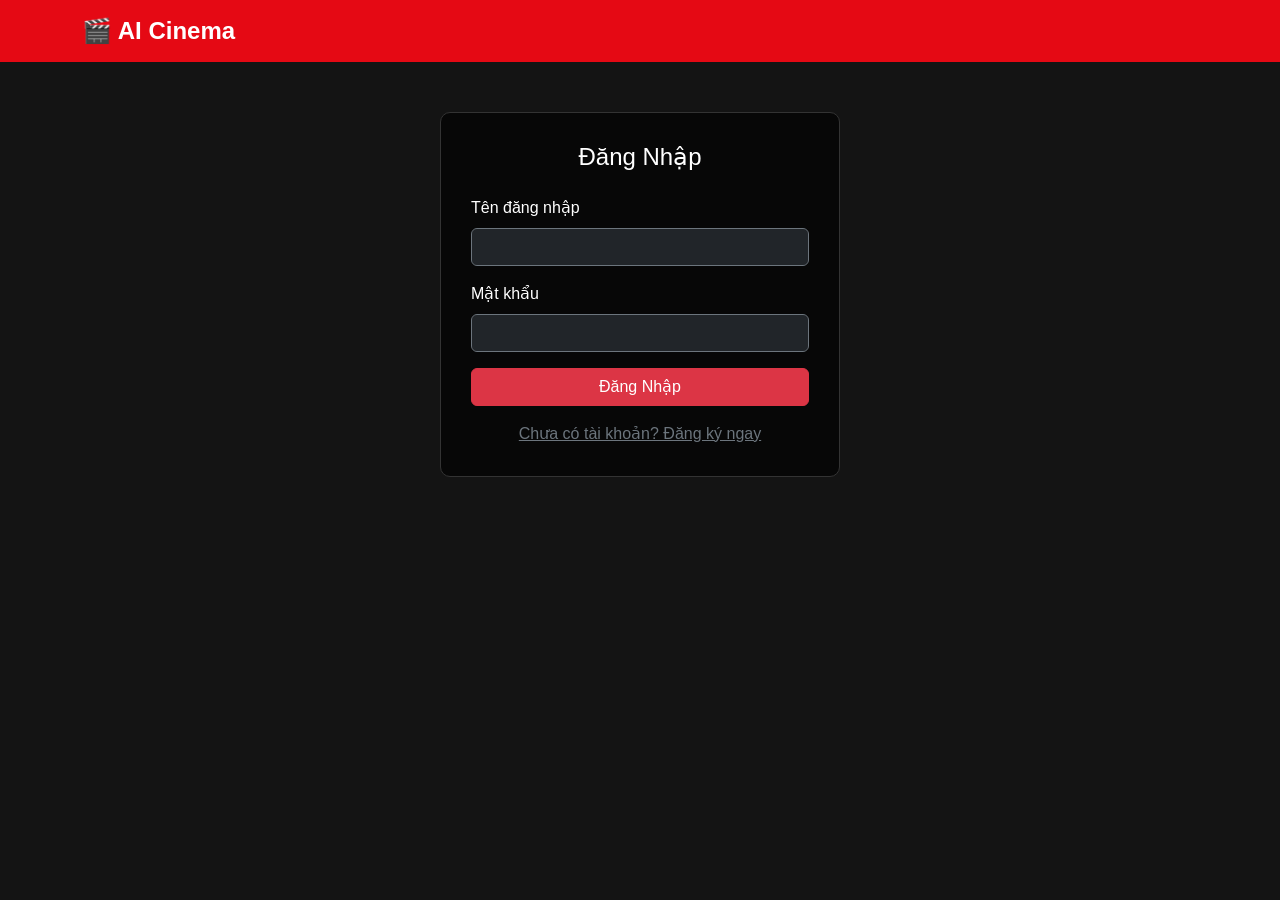
==== frontend/index.html @ 3b4fbef2 "docs: add async refactor design spec and implementation plan" ====
<!DOCTYPE html>
<html lang="vi">
<head>
    <meta charset="UTF-8">
    <meta name="viewport" content="width=device-width, initial-scale=1.0">
    <title>AI Cinema - Xem phim thông minh</title>
    <link href="https://cdn.jsdelivr.net/npm/bootstrap@5.3.0/dist/css/bootstrap.min.css" rel="stylesheet">
    <style>
        body { background-color: #141414; color: white; font-family: 'Segoe UI', Tahoma, Geneva, Verdana, sans-serif; }
        .navbar { background-color: #e50914; }
        .navbar-brand { font-weight: bold; font-size: 1.5rem; color: white !important; }
        .auth-container { background-color: #000000a0; padding: 30px; border-radius: 10px; max-width: 400px; margin: 50px auto; border: 1px solid #333; }
        .movie-card { background-color: #2f2f2f; border-radius: 8px; padding: 15px; height: 100%; transition: transform 0.2s; }
        .movie-card:hover { transform: scale(1.05); border: 1px solid #e50914; }
        .movie-title { font-size: 1.1rem; font-weight: bold; color: #fff; margin-bottom: 10px;}
        .movie-genres { font-size: 0.85rem; color: #aaa; margin-bottom: 10px;}
        .rating-badge { background-color: #f5c518; color: black; font-weight: bold; padding: 3px 8px; border-radius: 4px; font-size: 0.9rem;}
        .hidden { display: none !important; }
    </style>
</head>
<body>

    <nav class="navbar navbar-expand-lg">
        <div class="container">
            <a class="navbar-brand" href="#">🎬 AI Cinema</a>
            <div class="d-flex hidden" id="userMenu">
                <span class="navbar-text text-white me-3" id="welcomeText">Xin chào!</span>
                <button class="btn btn-dark btn-sm" onclick="logout()">Đăng xuất</button>
            </div>
        </div>
    </nav>

    <div class="container mt-4">
        <div id="authSection" class="auth-container">
            <h4 class="text-center mb-4" id="authTitle">Đăng Nhập</h4>
            <div id="authAlert" class="alert alert-danger hidden" role="alert"></div>

            <form id="authForm">
                <div class="mb-3">
                    <label class="form-label">Tên đăng nhập</label>
                    <input type="text" class="form-control bg-dark text-white border-secondary" id="usernameInput" required>
                </div>
                <div class="mb-3">
                    <label class="form-label">Mật khẩu</label>
                    <input type="password" class="form-control bg-dark text-white border-secondary" id="passwordInput" required>
                </div>
                <button type="submit" class="btn btn-danger w-100" id="authBtn">Đăng Nhập</button>
            </form>

            <div class="text-center mt-3">
                <a href="#" class="text-secondary" id="toggleAuthMode">Chưa có tài khoản? Đăng ký ngay</a>
            </div>
        </div>

        <div id="mainSection" class="hidden">
            <div id="statusMessage" class="alert alert-info" role="alert">⏳ Đang nhờ AI phân tích dữ liệu...</div>

            <h3 class="mt-4 mb-3 border-start border-danger border-4 ps-2" id="recTitle">Phim Dành Riêng Cho Bạn</h3>
            <div class="row" id="recommendationList"></div>
        </div>
    </div>

    <script>
        const API_URL = "http://127.0.0.1:8000/api";
        let isLoginMode = true;

        // Các thành phần giao diện
        const authSection = document.getElementById('authSection');
        const mainSection = document.getElementById('mainSection');
        const userMenu = document.getElementById('userMenu');
        const authForm = document.getElementById('authForm');

        // Kiểm tra xem đã đăng nhập chưa khi vừa mở web
        window.onload = () => {
            const token = localStorage.getItem("token");
            if (token) {
                showMainScreen();
                fetchRecommendations(token);
            }
        };

        // Chuyển đổi giữa Đăng nhập và Đăng ký
        document.getElementById('toggleAuthMode').addEventListener('click', (e) => {
            e.preventDefault();
            isLoginMode = !isLoginMode;
            document.getElementById('authTitle').innerText = isLoginMode ? "Đăng Nhập" : "Đăng Ký";
            document.getElementById('authBtn').innerText = isLoginMode ? "Đăng Nhập" : "Tạo Tài Khoản";
            e.target.innerText = isLoginMode ? "Chưa có tài khoản? Đăng ký ngay" : "Đã có tài khoản? Đăng nhập";
            document.getElementById('authAlert').classList.add('hidden');
        });

        // Xử lý khi bấm nút Submit form
        authForm.addEventListener('submit', async (e) => {
            e.preventDefault();
            const username = document.getElementById('usernameInput').value;
            const password = document.getElementById('passwordInput').value;
            const endpoint = isLoginMode ? "/auth/login" : "/auth/register";

            try {
                const response = await fetch(API_URL + endpoint, {
                    method: 'POST',
                    headers: { 'Content-Type': 'application/json' },
                    body: JSON.stringify({ username, password })
                });

                const data = await response.json();

                if (!response.ok) {
                    showAlert(data.detail || "Có lỗi xảy ra, vui lòng thử lại!");
                    return;
                }

                if (isLoginMode) {
                    // Đăng nhập thành công -> Lưu Token và load phim
                    localStorage.setItem("token", data.access_token);
                    localStorage.setItem("username", username);
                    showMainScreen();
                    fetchRecommendations(data.access_token);
                } else {
                    // Đăng ký thành công -> Bắt đăng nhập lại
                    showAlert("Đăng ký thành công! Vui lòng đăng nhập.", "success");
                    document.getElementById('toggleAuthMode').click(); // Chuyển về form Login
                }
            } catch (error) {
                showAlert("Không thể kết nối đến Máy chủ Backend!");
            }
        });

        // Hàm gọi API Gợi ý AI (Đính kèm Token)
        async function fetchRecommendations(token) {
            try {
                // QUAN TRỌNG: Gắn chữ Bearer và Token vào Header
                const response = await fetch(API_URL + "/recommend", {
                    method: 'GET',
                    headers: { 'Authorization': 'Bearer ' + token }
                });

                if (response.status === 401) {
                    logout(); // Token hết hạn thì tự động đăng xuất
                    return;
                }

                const data = await response.json();
                renderMovies(data);

            } catch (error) {
                document.getElementById('statusMessage').innerText = "❌ Lỗi tải dữ liệu AI!";
                document.getElementById('statusMessage').className = "alert alert-danger";
            }
        }

        // Vẽ danh sách phim ra màn hình
        function renderMovies(data) {
            const statusDiv = document.getElementById('statusMessage');
            const recTitle = document.getElementById('recTitle');
            const recList = document.getElementById('recommendationList');

            if (data.is_new_user) {
                statusDiv.innerText = "👋 Xin chào người dùng mới! Hãy xem các phim thịnh hành dưới đây.";
                statusDiv.className = "alert alert-warning";
                recTitle.innerText = "🔥 Top 5 Phim Thịnh Hành Nhất";
            } else {
                statusDiv.innerText = "✅ Phân tích thành công sở thích của bạn!";
                statusDiv.className = "alert alert-success";
                recTitle.innerText = "✨ Phim AI Dự Đoán Bạn Sẽ Thích";
            }

            let html = '';
            data.recommendations.forEach(movie => {
                html += `
                    <div class="col-md-2 col-sm-4 mb-4">
                        <div class="movie-card">
                            <div class="movie-title">${movie.title}</div>
                            <div class="movie-genres">${movie.genres.replace(/\|/g, ', ')}</div>
                            <span class="rating-badge">⭐ ${movie.predicted_rating}</span>
                        </div>
                    </div>
                `;
            });
            recList.innerHTML = html;
        }

        // Hàm hỗ trợ giao diện
        function showMainScreen() {
            authSection.classList.add('hidden');
            mainSection.classList.remove('hidden');
            userMenu.classList.remove('hidden');
            document.getElementById('welcomeText').innerText = "Xin chào, " + localStorage.getItem("username");
        }

        function showAlert(message, type="danger") {
            const alert = document.getElementById('authAlert');
            alert.innerText = message;
            alert.className = `alert alert-${type}`;
            alert.classList.remove('hidden');
        }

        function logout() {
            localStorage.removeItem("token");
            localStorage.removeItem("username");
            location.reload(); // Tải lại trang web
        }
    </script>
</body>
</html>
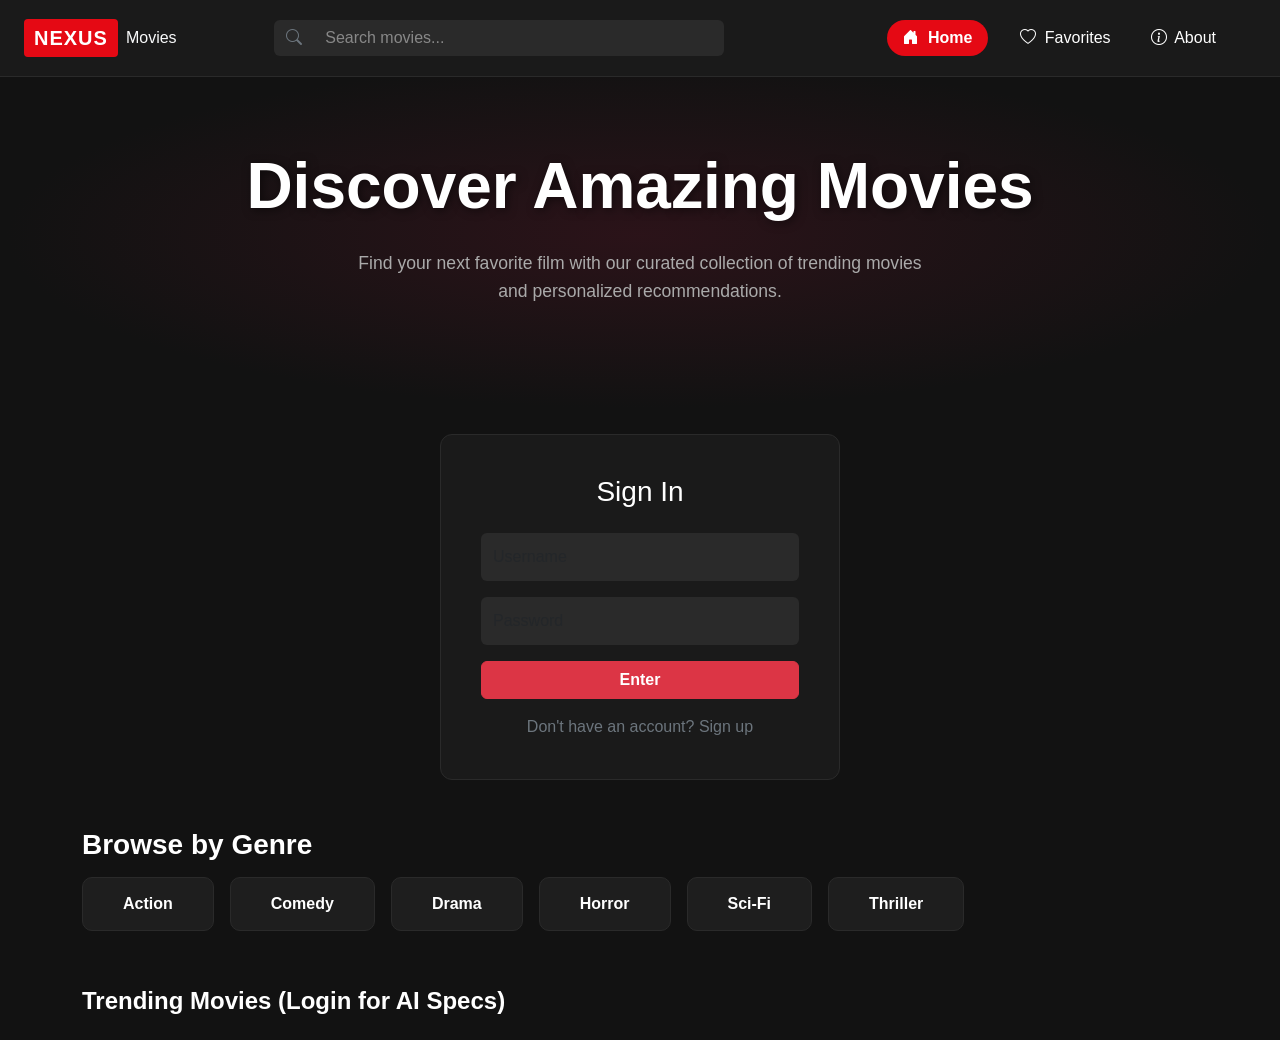
==== commit d114441d: "update funtion login, recommender" ====
--- a/frontend/index.html
+++ b/frontend/index.html
@@ -3,203 +3,135 @@
 <head>
     <meta charset="UTF-8">
     <meta name="viewport" content="width=device-width, initial-scale=1.0">
-    <title>AI Cinema - Xem phim thông minh</title>
+    <title>NEXUS Movies - Discover Amazing Films</title>
+    <!-- Bootstrap CSS & Icons -->
     <link href="https://cdn.jsdelivr.net/npm/bootstrap@5.3.0/dist/css/bootstrap.min.css" rel="stylesheet">
-    <style>
-        body { background-color: #141414; color: white; font-family: 'Segoe UI', Tahoma, Geneva, Verdana, sans-serif; }
-        .navbar { background-color: #e50914; }
-        .navbar-brand { font-weight: bold; font-size: 1.5rem; color: white !important; }
-        .auth-container { background-color: #000000a0; padding: 30px; border-radius: 10px; max-width: 400px; margin: 50px auto; border: 1px solid #333; }
-        .movie-card { background-color: #2f2f2f; border-radius: 8px; padding: 15px; height: 100%; transition: transform 0.2s; }
-        .movie-card:hover { transform: scale(1.05); border: 1px solid #e50914; }
-        .movie-title { font-size: 1.1rem; font-weight: bold; color: #fff; margin-bottom: 10px;}
-        .movie-genres { font-size: 0.85rem; color: #aaa; margin-bottom: 10px;}
-        .rating-badge { background-color: #f5c518; color: black; font-weight: bold; padding: 3px 8px; border-radius: 4px; font-size: 0.9rem;}
-        .hidden { display: none !important; }
-    </style>
+    <link rel="stylesheet" href="https://cdn.jsdelivr.net/npm/bootstrap-icons@1.11.1/font/bootstrap-icons.css">
+    <link rel="stylesheet" href="style.css">
 </head>
 <body>
+    <!-- Navbar phong cách NEXUS -->
+    <nav class="navbar navbar-expand-lg custom-navbar fixed-top">
+        <div class="container-fluid px-4">
+            <a class="navbar-brand d-flex align-items-center" href="#" onclick="loadHome()">
+                <span class="nexus-logo">NEXUS</span>
+                <span class="text-light fs-6 ms-2">Movies</span>
+            </a>
 
-    <nav class="navbar navbar-expand-lg">
-        <div class="container">
-            <a class="navbar-brand" href="#">🎬 AI Cinema</a>
-            <div class="d-flex hidden" id="userMenu">
-                <span class="navbar-text text-white me-3" id="welcomeText">Xin chào!</span>
-                <button class="btn btn-dark btn-sm" onclick="logout()">Đăng xuất</button>
+            <button class="navbar-toggler border-0" type="button" data-bs-toggle="collapse" data-bs-target="#navbarContent">
+                <i class="bi bi-list text-white fs-2"></i>
+            </button>
+
+            <div class="collapse navbar-collapse" id="navbarContent">
+                <!-- Thanh tìm kiếm -->
+                <form class="d-flex mx-auto search-form my-2 my-lg-0" id="searchForm" onsubmit="handleSearch(event)">
+                    <div class="input-group">
+                        <span class="input-group-text search-icon-bg border-0"><i class="bi bi-search text-secondary"></i></span>
+                        <input class="form-control search-input border-0" type="search" id="searchInput" placeholder="Search movies...">
+                    </div>
+                </form>
+
+                <!-- Menu Phải -->
+                <ul class="navbar-nav ms-auto align-items-center flex-row justify-content-center gap-4 py-2">
+                    <li class="nav-item">
+                        <a class="nav-link nav-btn-active" href="#" onclick="loadHome()"><i class="bi bi-house-door-fill me-1"></i> Home</a>
+                    </li>
+                    <li class="nav-item">
+                        <a class="nav-link text-white nav-hover" href="#"><i class="bi bi-heart me-1"></i> Favorites</a>
+                    </li>
+                    <li class="nav-item">
+                        <a class="nav-link text-white nav-hover" href="#"><i class="bi bi-info-circle me-1"></i> About</a>
+                    </li>
+                    <li class="nav-item ms-2">
+                        <button class="btn btn-outline-light btn-sm hidden" id="logoutBtn" onclick="logout()">Logout <span id="welcomeText" class="fw-bold"></span></button>
+                    </li>
+                </ul>
             </div>
         </div>
     </nav>
 
-    <div class="container mt-4">
-        <div id="authSection" class="auth-container">
-            <h4 class="text-center mb-4" id="authTitle">Đăng Nhập</h4>
-            <div id="authAlert" class="alert alert-danger hidden" role="alert"></div>
+    <!-- Khối Banner Gradient -->
+    <div class="hero-section text-center d-flex flex-column justify-content-center align-items-center">
+        <h1 class="hero-title">Discover Amazing Movies</h1>
+        <p class="hero-subtitle mt-3">Find your next favorite film with our curated collection of trending movies<br>and personalized recommendations.</p>
+    </div>
 
+    <div class="container main-content">
+        <!-- Khu vực Auth (Đăng nhập) -->
+        <div id="authSection" class="auth-container mx-auto mt-4 mb-5">
+            <h3 class="text-center text-white mb-4" id="authTitle">Sign In</h3>
+            <div id="authAlert" class="alert alert-danger hidden"></div>
             <form id="authForm">
                 <div class="mb-3">
-                    <label class="form-label">Tên đăng nhập</label>
-                    <input type="text" class="form-control bg-dark text-white border-secondary" id="usernameInput" required>
+                    <input type="text" class="form-control auth-input" id="username" placeholder="Username" required>
                 </div>
                 <div class="mb-3">
-                    <label class="form-label">Mật khẩu</label>
-                    <input type="password" class="form-control bg-dark text-white border-secondary" id="passwordInput" required>
+                    <input type="password" class="form-control auth-input" id="password" placeholder="Password" required>
                 </div>
-                <button type="submit" class="btn btn-danger w-100" id="authBtn">Đăng Nhập</button>
+                <button type="submit" class="btn btn-danger w-100 fw-bold" id="authBtn">Enter</button>
             </form>
-
             <div class="text-center mt-3">
-                <a href="#" class="text-secondary" id="toggleAuthMode">Chưa có tài khoản? Đăng ký ngay</a>
+                <a href="#" class="text-secondary text-decoration-none nav-hover" id="toggleAuth">Don't have an account? Sign up</a>
             </div>
         </div>
 
-        <div id="mainSection" class="hidden">
-            <div id="statusMessage" class="alert alert-info" role="alert">⏳ Đang nhờ AI phân tích dữ liệu...</div>
+        <!-- Khối Thể loại -->
+        <div id="genreSection" class="mb-5 hidden">
+            <h3 class="section-title text-white mb-3 fw-bold">Browse by Genre</h3>
+            <div class="genre-buttons d-flex gap-3 overflow-auto pb-2">
+                <button class="genre-btn" onclick="loadMoviesByGenre('Action')">Action</button>
+                <button class="genre-btn" onclick="loadMoviesByGenre('Comedy')">Comedy</button>
+                <button class="genre-btn" onclick="loadMoviesByGenre('Drama')">Drama</button>
+                <button class="genre-btn" onclick="loadMoviesByGenre('Horror')">Horror</button>
+                <button class="genre-btn" onclick="loadMoviesByGenre('Sci-Fi')">Sci-Fi</button>
+                <button class="genre-btn" onclick="loadMoviesByGenre('Thriller')">Thriller</button>
+            </div>
+        </div>
 
-            <h3 class="mt-4 mb-3 border-start border-danger border-4 ps-2" id="recTitle">Phim Dành Riêng Cho Bạn</h3>
-            <div class="row" id="recommendationList"></div>
+        <!-- Khối Phim -->
+        <div id="movieSection" class="hidden">
+            <h4 class="text-white mb-4 fw-bold" id="sectionTitle">Trending Movies</h4>
+            <div class="row" id="movieList">
+                <!-- JS sẽ render thẻ phim vào đây -->
+            </div>
+
+            <!-- Phân trang -->
+            <div class="d-flex justify-content-center mt-5 mb-5 hidden" id="paginationControls">
+                <button class="btn fav-btn me-3" id="prevBtn" onclick="changePage(-1)" style="width: auto;">« Previous</button>
+                <span class="text-white align-self-center mx-3 fw-bold" id="pageInfo">Page 1</span>
+                <button class="btn fav-btn ms-3" id="nextBtn" onclick="changePage(1)" style="width: auto;">Next »</button>
+            </div>
         </div>
     </div>
 
-    <script>
-        const API_URL = "http://127.0.0.1:8000/api";
-        let isLoginMode = true;
-
-        // Các thành phần giao diện
-        const authSection = document.getElementById('authSection');
-        const mainSection = document.getElementById('mainSection');
-        const userMenu = document.getElementById('userMenu');
-        const authForm = document.getElementById('authForm');
-
-        // Kiểm tra xem đã đăng nhập chưa khi vừa mở web
-        window.onload = () => {
-            const token = localStorage.getItem("token");
-            if (token) {
-                showMainScreen();
-                fetchRecommendations(token);
-            }
-        };
-
-        // Chuyển đổi giữa Đăng nhập và Đăng ký
-        document.getElementById('toggleAuthMode').addEventListener('click', (e) => {
-            e.preventDefault();
-            isLoginMode = !isLoginMode;
-            document.getElementById('authTitle').innerText = isLoginMode ? "Đăng Nhập" : "Đăng Ký";
-            document.getElementById('authBtn').innerText = isLoginMode ? "Đăng Nhập" : "Tạo Tài Khoản";
-            e.target.innerText = isLoginMode ? "Chưa có tài khoản? Đăng ký ngay" : "Đã có tài khoản? Đăng nhập";
-            document.getElementById('authAlert').classList.add('hidden');
-        });
-
-        // Xử lý khi bấm nút Submit form
-        authForm.addEventListener('submit', async (e) => {
-            e.preventDefault();
-            const username = document.getElementById('usernameInput').value;
-            const password = document.getElementById('passwordInput').value;
-            const endpoint = isLoginMode ? "/auth/login" : "/auth/register";
-
-            try {
-                const response = await fetch(API_URL + endpoint, {
-                    method: 'POST',
-                    headers: { 'Content-Type': 'application/json' },
-                    body: JSON.stringify({ username, password })
-                });
-
-                const data = await response.json();
-
-                if (!response.ok) {
-                    showAlert(data.detail || "Có lỗi xảy ra, vui lòng thử lại!");
-                    return;
-                }
-
-                if (isLoginMode) {
-                    // Đăng nhập thành công -> Lưu Token và load phim
-                    localStorage.setItem("token", data.access_token);
-                    localStorage.setItem("username", username);
-                    showMainScreen();
-                    fetchRecommendations(data.access_token);
-                } else {
-                    // Đăng ký thành công -> Bắt đăng nhập lại
-                    showAlert("Đăng ký thành công! Vui lòng đăng nhập.", "success");
-                    document.getElementById('toggleAuthMode').click(); // Chuyển về form Login
-                }
-            } catch (error) {
-                showAlert("Không thể kết nối đến Máy chủ Backend!");
-            }
-        });
-
-        // Hàm gọi API Gợi ý AI (Đính kèm Token)
-        async function fetchRecommendations(token) {
-            try {
-                // QUAN TRỌNG: Gắn chữ Bearer và Token vào Header
-                const response = await fetch(API_URL + "/recommend", {
-                    method: 'GET',
-                    headers: { 'Authorization': 'Bearer ' + token }
-                });
-
-                if (response.status === 401) {
-                    logout(); // Token hết hạn thì tự động đăng xuất
-                    return;
-                }
-
-                const data = await response.json();
-                renderMovies(data);
-
-            } catch (error) {
-                document.getElementById('statusMessage').innerText = "❌ Lỗi tải dữ liệu AI!";
-                document.getElementById('statusMessage').className = "alert alert-danger";
-            }
-        }
-
-        // Vẽ danh sách phim ra màn hình
-        function renderMovies(data) {
-            const statusDiv = document.getElementById('statusMessage');
-            const recTitle = document.getElementById('recTitle');
-            const recList = document.getElementById('recommendationList');
-
-            if (data.is_new_user) {
-                statusDiv.innerText = "👋 Xin chào người dùng mới! Hãy xem các phim thịnh hành dưới đây.";
-                statusDiv.className = "alert alert-warning";
-                recTitle.innerText = "🔥 Top 5 Phim Thịnh Hành Nhất";
-            } else {
-                statusDiv.innerText = "✅ Phân tích thành công sở thích của bạn!";
-                statusDiv.className = "alert alert-success";
-                recTitle.innerText = "✨ Phim AI Dự Đoán Bạn Sẽ Thích";
-            }
-
-            let html = '';
-            data.recommendations.forEach(movie => {
-                html += `
-                    <div class="col-md-2 col-sm-4 mb-4">
-                        <div class="movie-card">
-                            <div class="movie-title">${movie.title}</div>
-                            <div class="movie-genres">${movie.genres.replace(/\|/g, ', ')}</div>
-                            <span class="rating-badge">⭐ ${movie.predicted_rating}</span>
+    <!-- Modal Chi Tiết Phim (Giữ nguyên nhưng đổi màu cho hợp Theme) -->
+    <div class="modal fade" id="movieModal" tabindex="-1">
+        <div class="modal-dialog modal-lg modal-dialog-centered">
+            <div class="modal-content border-secondary" style="background-color: #1a1a1a;">
+                <div class="modal-header border-bottom-0">
+                    <h5 class="modal-title text-white fw-bold" id="modalTitle">Tên Phim</h5>
+                    <button type="button" class="btn-close btn-close-white" data-bs-dismiss="modal"></button>
+                </div>
+                <div class="modal-body">
+                    <div class="row">
+                        <div class="col-md-4">
+                            <img id="modalPoster" src="" class="img-fluid rounded border border-secondary">
+                        </div>
+                        <div class="col-md-8 text-white">
+                            <p class="text-secondary mb-2" id="modalGenres"></p>
+                            <p id="modalDesc" class="mb-4" style="color: #ccc;">Mô tả phim...</p>
+                            <hr class="border-secondary">
+                            <h6>Rate this movie:</h6>
+                            <div class="star-rating" id="starRatingContainer"></div>
+                            <div id="rateMessage" class="mt-2 small"></div>
                         </div>
                     </div>
-                `;
-            });
-            recList.innerHTML = html;
-        }
+                </div>
+            </div>
+        </div>
+    </div>
 
-        // Hàm hỗ trợ giao diện
-        function showMainScreen() {
-            authSection.classList.add('hidden');
-            mainSection.classList.remove('hidden');
-            userMenu.classList.remove('hidden');
-            document.getElementById('welcomeText').innerText = "Xin chào, " + localStorage.getItem("username");
-        }
-
-        function showAlert(message, type="danger") {
-            const alert = document.getElementById('authAlert');
-            alert.innerText = message;
-            alert.className = `alert alert-${type}`;
-            alert.classList.remove('hidden');
-        }
-
-        function logout() {
-            localStorage.removeItem("token");
-            localStorage.removeItem("username");
-            location.reload(); // Tải lại trang web
-        }
-    </script>
+    <script src="https://cdn.jsdelivr.net/npm/bootstrap@5.3.0/dist/js/bootstrap.bundle.min.js"></script>
+    <script src="app.js"></script>
 </body>
 </html>
--- a/frontend/style.css
+++ b/frontend/style.css
@@ -0,0 +1,116 @@
+body {
+    background-color: #121212;
+    color: #fff;
+    font-family: 'Segoe UI', Roboto, Helvetica, Arial, sans-serif;
+}
+.hidden { display: none !important; }
+
+/* Navbar NEXUS */
+.custom-navbar {
+    background-color: #1a1a1a;
+    border-bottom: 1px solid #2a2a2a;
+    padding: 10px 0;
+}
+.nexus-logo {
+    background-color: #e50914;
+    color: white;
+    font-weight: 800;
+    padding: 4px 10px;
+    border-radius: 4px;
+    letter-spacing: 1px;
+}
+.search-form { max-width: 450px; width: 100%; }
+.search-icon-bg, .search-input { background-color: #2a2a2a; color: white; }
+.search-input:focus { background-color: #333; color: white; box-shadow: none; border-color: transparent;}
+.search-input::placeholder { color: #888; }
+
+.nav-btn-active {
+    background-color: #e50914;
+    color: white !important;
+    padding: 6px 16px !important;
+    border-radius: 20px;
+    font-weight: bold;
+}
+.nav-hover { transition: color 0.2s; }
+.nav-hover:hover { color: #e50914 !important; }
+
+/* Hero Section Gradient */
+.hero-section {
+    margin-top: 60px; /* Offset fixed navbar */
+    height: 350px;
+    background: radial-gradient(ellipse at center, rgba(80, 20, 35, 0.4) 0%, rgba(18, 18, 18, 1) 70%);
+}
+.hero-title { font-size: 4rem; font-weight: 800; text-shadow: 2px 2px 10px rgba(0,0,0,0.5); }
+.hero-subtitle { color: #aaa; font-size: 1.1rem; max-width: 700px; line-height: 1.6; }
+
+/* Browse by Genre */
+.genre-btn {
+    background-color: #1e1e1e;
+    color: #fff;
+    border: 1px solid #2a2a2a;
+    padding: 14px 40px;
+    border-radius: 10px;
+    font-weight: 600;
+    transition: all 0.2s ease;
+    white-space: nowrap;
+}
+.genre-btn:hover { background-color: #333; transform: translateY(-2px); }
+
+/* Movie Cards */
+.movie-card {
+    background-color: #1a1a1a;
+    border-radius: 12px;
+    border: 1px solid #2a2a2a;
+    overflow: hidden;
+    display: flex;
+    flex-direction: column;
+    height: 100%;
+    transition: transform 0.2s ease, box-shadow 0.2s ease;
+}
+.movie-card:hover {
+    transform: translateY(-8px);
+    box-shadow: 0 10px 20px rgba(0,0,0,0.4);
+}
+.movie-poster-container { position: relative; height: 320px; cursor: pointer; }
+.movie-poster { width: 100%; height: 100%; object-fit: cover; }
+.rating-badge {
+    position: absolute;
+    top: 10px; right: 10px;
+    background-color: rgba(0,0,0,0.75);
+    color: #f5c518;
+    padding: 4px 8px;
+    border-radius: 6px;
+    font-weight: 700;
+    font-size: 0.85rem;
+    backdrop-filter: blur(4px);
+}
+.movie-info { padding: 15px; display: flex; flex-direction: column; flex-grow: 1; }
+.movie-title { font-size: 1.1rem; font-weight: 700; margin-bottom: 4px; }
+.movie-meta { color: #888; font-size: 0.85rem; margin-bottom: 12px; }
+.movie-desc {
+    color: #aaa; font-size: 0.9rem; margin-bottom: 20px;
+    display: -webkit-box; -webkit-line-clamp: 3; -webkit-box-orient: vertical; overflow: hidden;
+}
+.fav-btn {
+    margin-top: auto;
+    width: 100%;
+    background-color: transparent;
+    color: #fff;
+    border: 1px solid #333;
+    border-radius: 8px;
+    padding: 10px;
+    font-weight: 600;
+    transition: all 0.2s;
+}
+.fav-btn:hover { background-color: #2a2a2a; border-color: #555; color: white;}
+
+/* Auth Form */
+.auth-container { background-color: #1a1a1a; padding: 40px; border-radius: 12px; border: 1px solid #2a2a2a; max-width: 400px; }
+.auth-input { background-color: #2a2a2a; color: white; border: none; padding: 12px; }
+.auth-input:focus { background-color: #333; color: white; box-shadow: 0 0 0 2px #e50914;}
+
+/* Stars */
+.star-rating { display: flex; flex-direction: row-reverse; justify-content: flex-end; font-size: 2rem; }
+.star-rating input { display: none; }
+.star-rating label { color: #444; cursor: pointer; transition: color 0.2s; }
+.star-rating label:hover, .star-rating label:hover ~ label, .star-rating input:checked ~ label { color: #f5c518; }
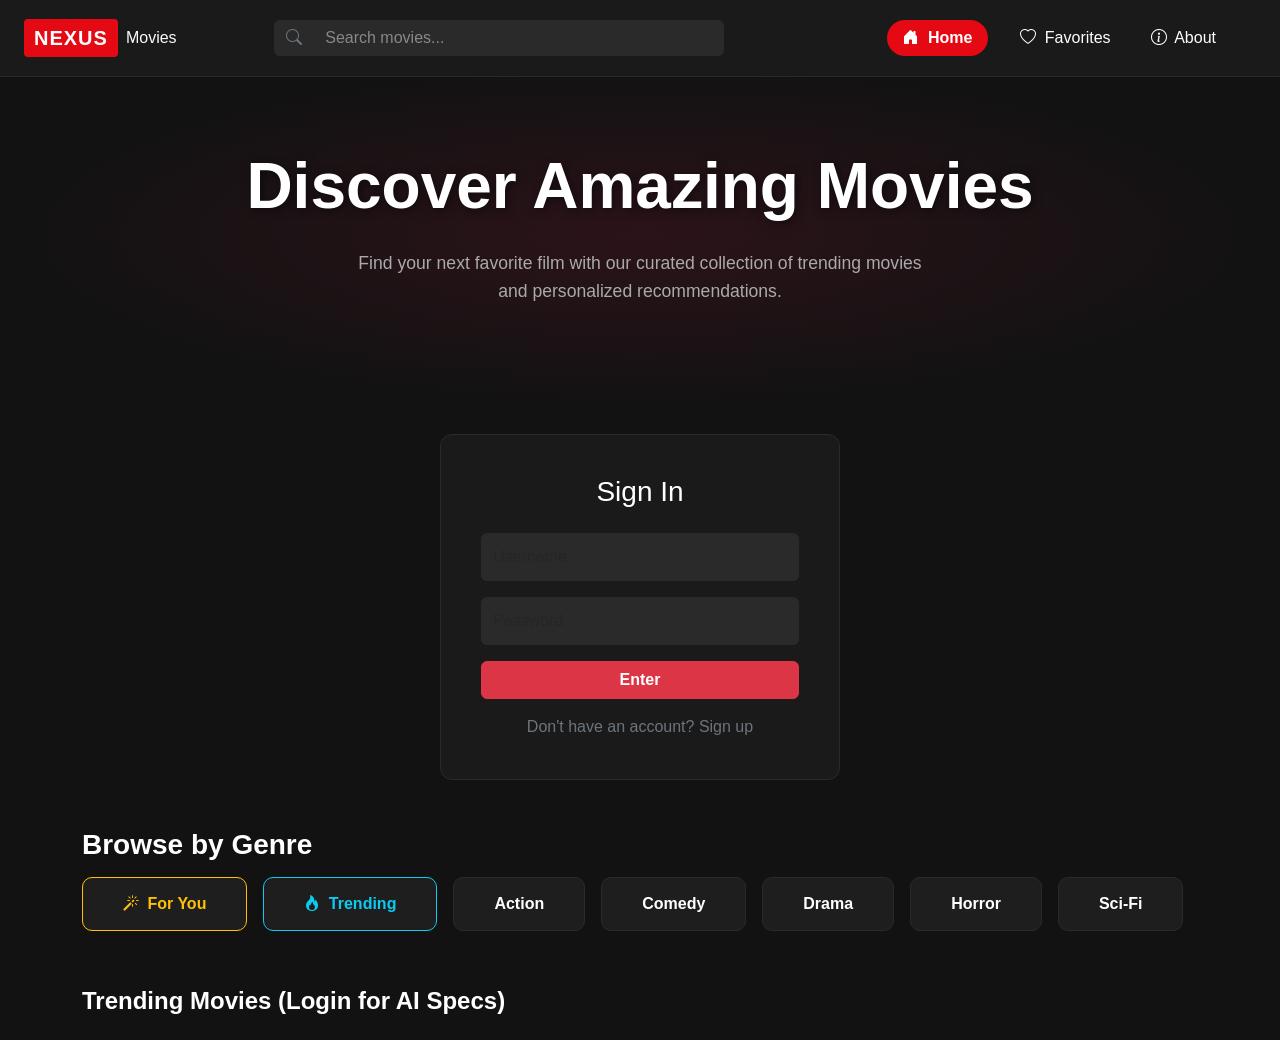
==== commit 07503d1e: "update detail-movie, favorites" ====
--- a/frontend/index.html
+++ b/frontend/index.html
@@ -13,7 +13,7 @@
     <!-- Navbar phong cách NEXUS -->
     <nav class="navbar navbar-expand-lg custom-navbar fixed-top">
         <div class="container-fluid px-4">
-            <a class="navbar-brand d-flex align-items-center" href="#" onclick="loadHome()">
+            <a class="navbar-brand d-flex align-items-center" href="#" onclick="loadHome(event)">
                 <span class="nexus-logo">NEXUS</span>
                 <span class="text-light fs-6 ms-2">Movies</span>
             </a>
@@ -34,10 +34,10 @@
                 <!-- Menu Phải -->
                 <ul class="navbar-nav ms-auto align-items-center flex-row justify-content-center gap-4 py-2">
                     <li class="nav-item">
-                        <a class="nav-link nav-btn-active" href="#" onclick="loadHome()"><i class="bi bi-house-door-fill me-1"></i> Home</a>
+                        <a class="nav-link nav-btn-active" href="#" onclick="loadHome(event)"><i class="bi bi-house-door-fill me-1"></i> Home</a>
                     </li>
                     <li class="nav-item">
-                        <a class="nav-link text-white nav-hover" href="#"><i class="bi bi-heart me-1"></i> Favorites</a>
+                        <a class="nav-link text-white nav-hover" href="favorites.html"><i class="bi bi-heart me-1"></i> Favorites</a>
                     </li>
                     <li class="nav-item">
                         <a class="nav-link text-white nav-hover" href="#"><i class="bi bi-info-circle me-1"></i> About</a>
@@ -63,10 +63,12 @@
             <div id="authAlert" class="alert alert-danger hidden"></div>
             <form id="authForm">
                 <div class="mb-3">
-                    <input type="text" class="form-control auth-input" id="username" placeholder="Username" required>
+                    <input type="text" class="form-control auth-input" id="username" placeholder="Username" required
+                           readonly onfocus="this.removeAttribute('readonly');">
                 </div>
                 <div class="mb-3">
-                    <input type="password" class="form-control auth-input" id="password" placeholder="Password" required>
+                    <input type="password" class="form-control auth-input" id="password" placeholder="Password" required
+                           readonly onfocus="this.removeAttribute('readonly');">
                 </div>
                 <button type="submit" class="btn btn-danger w-100 fw-bold" id="authBtn">Enter</button>
             </form>
@@ -79,6 +81,12 @@
         <div id="genreSection" class="mb-5 hidden">
             <h3 class="section-title text-white mb-3 fw-bold">Browse by Genre</h3>
             <div class="genre-buttons d-flex gap-3 overflow-auto pb-2">
+                <button class="genre-btn" onclick="loadRecommendations()" style="border-color: #ffc107; color: #ffc107;">
+                    <i class="bi bi-magic me-1"></i> For You
+                </button>
+                <button class="genre-btn" onclick="loadMoviesByGenre('')" style="border-color: #0dcaf0; color: #0dcaf0;">
+                    <i class="bi bi-fire me-1"></i> Trending
+                </button>
                 <button class="genre-btn" onclick="loadMoviesByGenre('Action')">Action</button>
                 <button class="genre-btn" onclick="loadMoviesByGenre('Comedy')">Comedy</button>
                 <button class="genre-btn" onclick="loadMoviesByGenre('Drama')">Drama</button>
--- a/frontend/style.css
+++ b/frontend/style.css
@@ -1,3 +1,4 @@
+
 body {
     background-color: #121212;
     color: #fff;
@@ -24,6 +25,7 @@
 .search-input:focus { background-color: #333; color: white; box-shadow: none; border-color: transparent;}
 .search-input::placeholder { color: #888; }
 
+/* ====== HOME STYLES ====== */
 .nav-btn-active {
     background-color: #e50914;
     color: white !important;
@@ -113,4 +115,113 @@
 .star-rating { display: flex; flex-direction: row-reverse; justify-content: flex-end; font-size: 2rem; }
 .star-rating input { display: none; }
 .star-rating label { color: #444; cursor: pointer; transition: color 0.2s; }
-.star-rating label:hover, .star-rating label:hover ~ label, .star-rating input:checked ~ label { color: #f5c518; }+.star-rating label:hover, .star-rating label:hover ~ label, .star-rating input:checked ~ label { color: #f5c518; }
+
+/* ====== MOVIE DETAIL STYLES ====== */
+
+        /* 1. Backdrop (Ảnh bìa ngang) */
+        .backdrop-container {
+            position: relative;
+            width: 100%;
+            height: 550px;
+            margin-top: 56px;
+            background-color: #1a1a1a; /* Đổi thành màu nền thay vì ảnh cứng */
+            background-size: cover;
+            background-position: center 20%;
+        }
+
+        /* Gradient phủ lên ảnh bìa để mượt mà hòa vào nền đen */
+        .backdrop-overlay {
+            position: absolute;
+            top: 0; left: 0; right: 0; bottom: 0;
+            background: linear-gradient(to bottom, rgba(18,18,18,0.1) 0%, rgba(18,18,18,0.8) 60%, rgba(18,18,18,1) 100%);
+        }
+
+        /* Nút Back */
+        .btn-back {
+            position: absolute;
+            top: 30px;
+            left: 30px;
+            background-color: rgba(30, 30, 30, 0.8);
+            color: white;
+            border: 1px solid #333;
+            backdrop-filter: blur(5px);
+            z-index: 10;
+        }
+        .btn-back:hover { background-color: #e50914; border-color: #e50914; }
+
+        /* 2. Content Layout (Kéo nội dung nổi lên trên ảnh bìa) */
+        .content-wrapper {
+            position: relative;
+            z-index: 10;
+            margin-top: -250px; /* Chìa khóa để kéo nội dung trượt lên backdrop */
+        }
+
+        /* Poster dọc */
+        .detail-poster {
+            width: 100%;
+            border-radius: 12px;
+            box-shadow: 0 15px 30px rgba(0,0,0,0.7);
+            border: 1px solid #333;
+        }
+
+        /* Khối thông tin bên phải */
+        .info-card {
+            background-color: rgba(26, 26, 26, 0.85);
+            backdrop-filter: blur(10px);
+            border-radius: 12px;
+            padding: 30px;
+            border: 1px solid #2a2a2a;
+            height: 100%;
+        }
+
+        .info-card .movie-title {
+            font-size: 2.5rem;
+            font-weight: 800;
+            margin-bottom: 0;
+        }
+
+        .meta-text { color: #aaa; font-size: 0.95rem; }
+        .meta-text i { margin-right: 5px; }
+
+        .cast-pill {
+            display: inline-block;
+            background-color: #2a2a2a;
+            border: 1px solid #444;
+            color: #ddd;
+            padding: 6px 16px;
+            border-radius: 20px;
+            margin-right: 8px;
+            margin-bottom: 8px;
+            font-size: 0.85rem;
+        }
+
+        .btn-favorite {
+            background-color: transparent;
+            color: white;
+            border: 1px solid #444;
+            padding: 8px 24px;
+            border-radius: 8px;
+            font-weight: 600;
+            transition: all 0.2s;
+        }
+        .btn-favorite:hover { background-color: #e50914; border-color: #e50914; }
+
+        /* 3. Stats Section (3 thẻ con số bên dưới) */
+        .stat-card {
+            background-color: #1a1a1a;
+            border: 1px solid #2a2a2a;
+            border-radius: 12px;
+            padding: 25px 20px;
+            text-align: center;
+            transition: transform 0.2s;
+        }
+        .stat-card:hover { transform: translateY(-5px); border-color: #444; }
+        .stat-value { color: #e50914; font-size: 1.5rem; font-weight: 700; margin-bottom: 5px; }
+        .stat-label { color: #888; font-size: 0.9rem; margin: 0; }
+
+        .info-card .rating-badge {
+            position: static; /* Ép nó đứng im tại chỗ, không bay lơ lửng */
+            display: inline-block;
+            vertical-align: middle;
+        }
